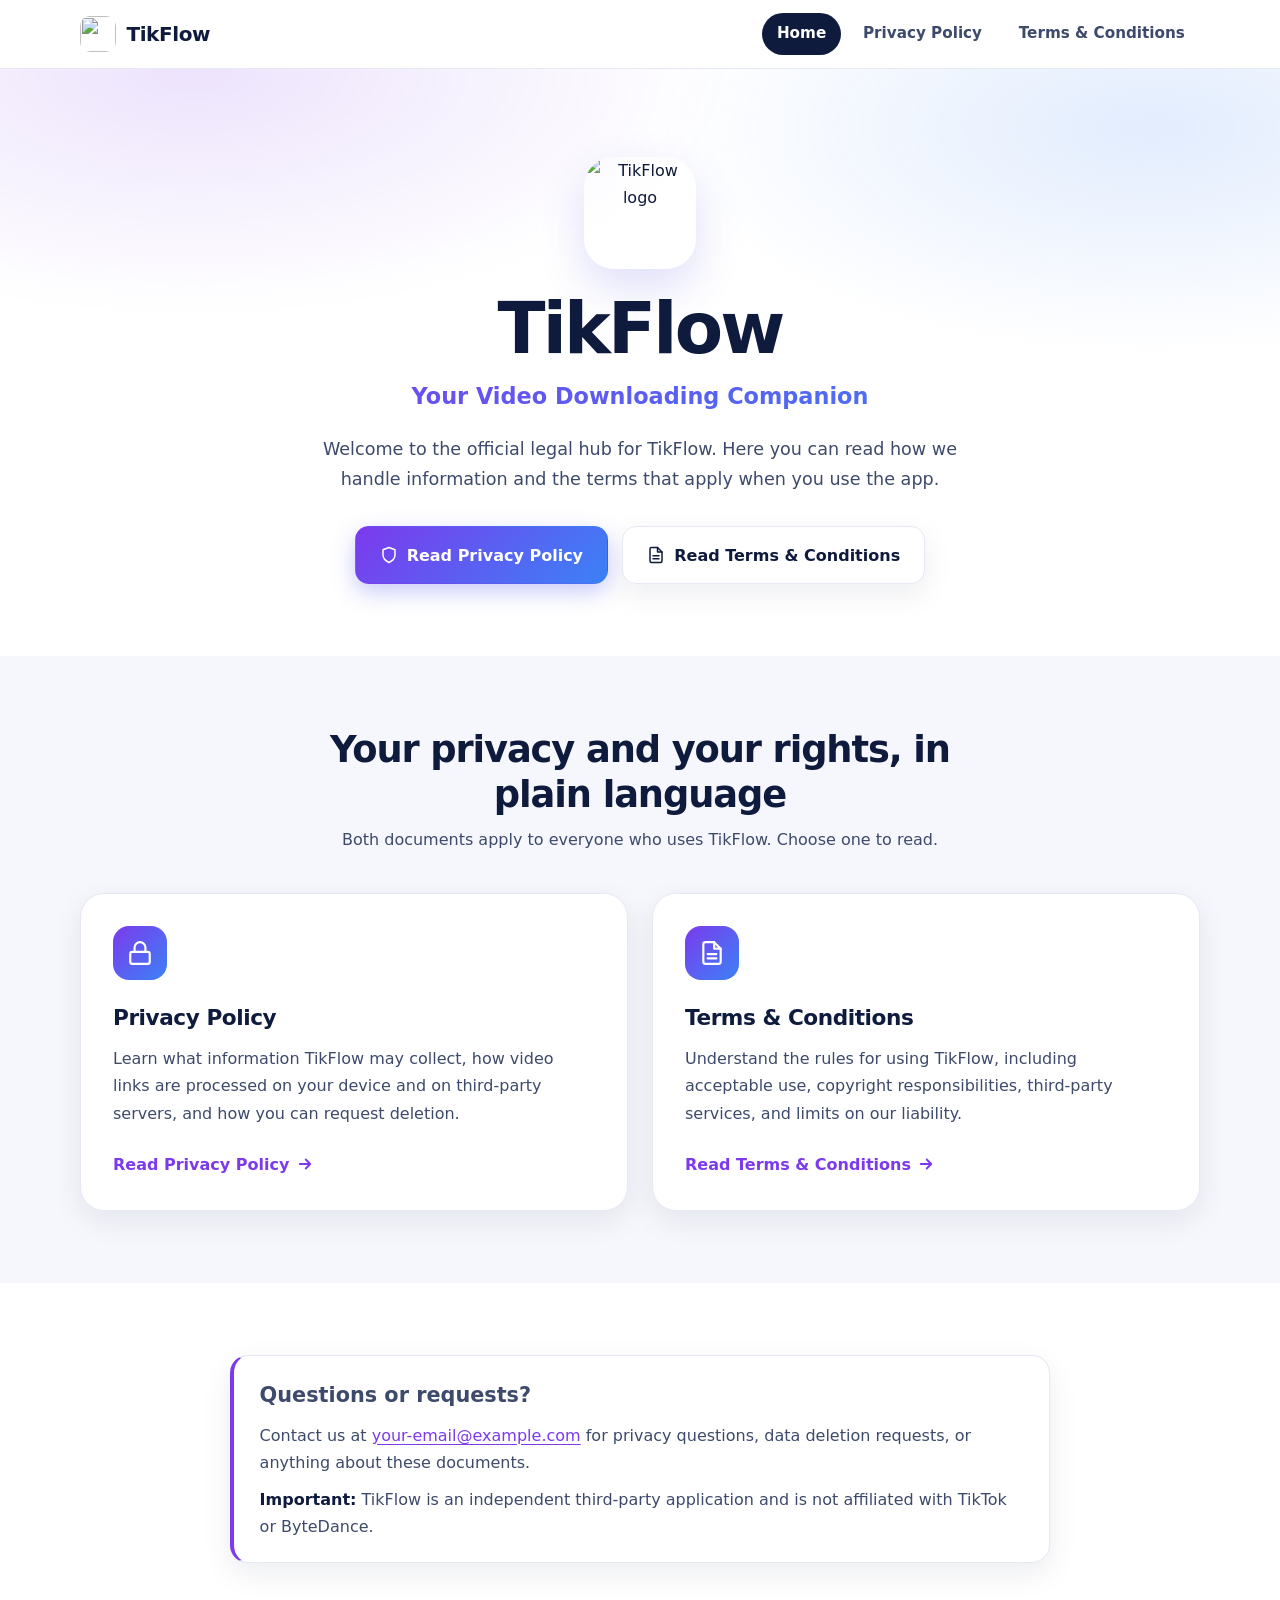
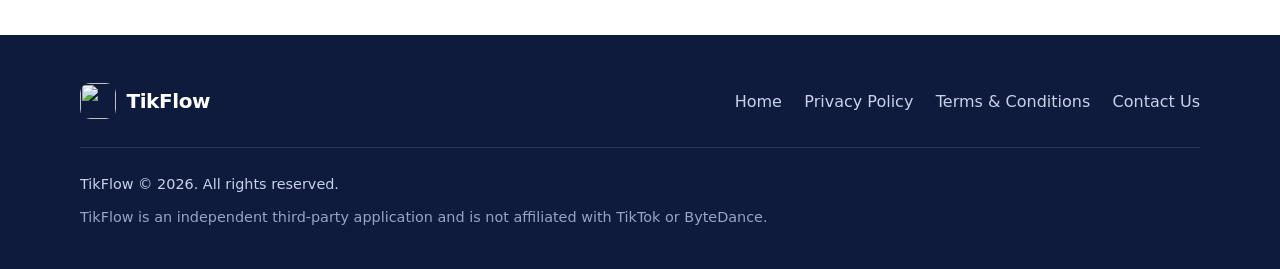
==== index.html @ e3d757f9 "Add files via upload" ====
<!DOCTYPE html>
<html lang="en">
<head>
  <meta charset="utf-8">
  <meta name="viewport" content="width=device-width, initial-scale=1">
  <title>TikFlow – Your Video Downloading Companion</title>
  <meta name="description" content="Official website of TikFlow, your video downloading companion for Android. Read our Privacy Policy and Terms &amp; Conditions.">
  <meta name="theme-color" content="#7c3aed">
  <meta property="og:title" content="TikFlow – Your Video Downloading Companion">
  <meta property="og:description" content="Official website of TikFlow, your video downloading companion for Android. Read our Privacy Policy and Terms &amp; Conditions.">
  <meta property="og:type" content="website">
  <link rel="icon" type="image/svg+xml" href="assets/logo.svg">
  <link rel="stylesheet" href="style.css">
</head>
<body>
<a class="skip-link" href="#main">Skip to main content</a>
<header class="site-header">
  <div class="container nav-wrap">
    <a class="brand" href="index.html" aria-label="TikFlow home">
      <img src="assets/logo.svg" alt="" width="36" height="36">
      <span>TikFlow</span>
    </a>
    <button class="nav-toggle" type="button" aria-label="Open menu" aria-expanded="false" aria-controls="primary-nav">
      <svg class="icon-open" width="22" height="22" viewBox="0 0 24 24" fill="none" stroke="currentColor" stroke-width="2" stroke-linecap="round" aria-hidden="true"><path d="M4 6h16M4 12h16M4 18h16"/></svg>
      <svg class="icon-close" width="22" height="22" viewBox="0 0 24 24" fill="none" stroke="currentColor" stroke-width="2" stroke-linecap="round" aria-hidden="true"><path d="M6 6l12 12M18 6L6 18"/></svg>
    </button>
    <nav id="primary-nav" class="nav" aria-label="Primary">
      <a href="index.html" aria-current="page">Home</a>
      <a href="privacy-policy.html">Privacy Policy</a>
      <a href="terms-and-conditions.html">Terms &amp; Conditions</a>
    </nav>
  </div>
</header>
<main id="main">
  <section class="hero" aria-labelledby="hero-title">
    <div class="container">
      <img class="hero-logo" src="assets/logo.svg" alt="TikFlow logo" width="112" height="112">
      <h1 id="hero-title">TikFlow</h1>
      <p class="tagline">Your Video Downloading Companion</p>
      <p class="lead">Welcome to the official legal hub for TikFlow. Here you can read how we handle information and the terms that apply when you use the app.</p>
      <div class="hero-actions">
        <a class="btn btn-primary" href="privacy-policy.html">
          <svg viewBox="0 0 24 24" fill="none" stroke="currentColor" stroke-width="2" stroke-linecap="round" stroke-linejoin="round" aria-hidden="true"><path d="M12 22s8-4 8-10V5l-8-3-8 3v7c0 6 8 10 8 10z"/></svg>
          Read Privacy Policy
        </a>
        <a class="btn btn-ghost" href="terms-and-conditions.html">
          <svg viewBox="0 0 24 24" fill="none" stroke="currentColor" stroke-width="2" stroke-linecap="round" stroke-linejoin="round" aria-hidden="true"><path d="M14 2H6a2 2 0 0 0-2 2v16a2 2 0 0 0 2 2h12a2 2 0 0 0 2-2V8z"/><path d="M14 2v6h6M8 13h8M8 17h8"/></svg>
          Read Terms &amp; Conditions
        </a>
      </div>
    </div>
  </section>

  <section class="section section-soft" aria-labelledby="docs-title">
    <div class="container">
      <div class="section-head">
        <h2 id="docs-title">Your privacy and your rights, in plain language</h2>
        <p>Both documents apply to everyone who uses TikFlow. Choose one to read.</p>
      </div>
      <div class="cards">
        <a class="card" href="privacy-policy.html">
          <span class="card-icon"><svg viewBox="0 0 24 24" fill="none" stroke="currentColor" stroke-width="2" stroke-linecap="round" stroke-linejoin="round" aria-hidden="true"><rect x="3" y="11" width="18" height="11" rx="2"/><path d="M7 11V7a5 5 0 0 1 10 0v4"/></svg></span>
          <h3>Privacy Policy</h3>
          <p>Learn what information TikFlow may collect, how video links are processed on your device and on third-party servers, and how you can request deletion.</p>
          <span class="card-link">Read Privacy Policy <svg viewBox="0 0 24 24" fill="none" stroke="currentColor" stroke-width="2.5" stroke-linecap="round" stroke-linejoin="round" aria-hidden="true"><path d="M5 12h14M13 6l6 6-6 6"/></svg></span>
        </a>
        <a class="card" href="terms-and-conditions.html">
          <span class="card-icon"><svg viewBox="0 0 24 24" fill="none" stroke="currentColor" stroke-width="2" stroke-linecap="round" stroke-linejoin="round" aria-hidden="true"><path d="M14 2H6a2 2 0 0 0-2 2v16a2 2 0 0 0 2 2h12a2 2 0 0 0 2-2V8z"/><path d="M14 2v6h6M8 13h8M8 17h8"/></svg></span>
          <h3>Terms &amp; Conditions</h3>
          <p>Understand the rules for using TikFlow, including acceptable use, copyright responsibilities, third-party services, and limits on our liability.</p>
          <span class="card-link">Read Terms &amp; Conditions <svg viewBox="0 0 24 24" fill="none" stroke="currentColor" stroke-width="2.5" stroke-linecap="round" stroke-linejoin="round" aria-hidden="true"><path d="M5 12h14M13 6l6 6-6 6"/></svg></span>
        </a>
      </div>
    </div>
  </section>

  <section class="section" aria-labelledby="contact-title">
    <div class="container">
      <div class="notice">
        <h2 id="contact-title" style="margin:0 0 .5rem;font-size:1.3rem">Questions or requests?</h2>
        <p style="margin:0 0 .6rem">Contact us at <a href="mailto:your-email@example.com">your-email@example.com</a> for privacy questions, data deletion requests, or anything about these documents.</p>
        <p style="margin:0"><strong>Important:</strong> TikFlow is an independent third-party application and is not affiliated with TikTok or ByteDance.</p>
      </div>
    </div>
  </section>
</main>
<footer class="site-footer">
  <div class="container">
    <div class="footer-top">
      <a class="brand" href="index.html"><img src="assets/logo.svg" alt="" width="36" height="36"><span>TikFlow</span></a>
      <ul class="footer-links">
        <li><a href="index.html">Home</a></li>
        <li><a href="privacy-policy.html">Privacy Policy</a></li>
        <li><a href="terms-and-conditions.html">Terms &amp; Conditions</a></li>
        <li><a href="mailto:your-email@example.com">Contact Us</a></li>
      </ul>
    </div>
    <div class="footer-bottom">
      <p>TikFlow &copy; 2026. All rights reserved.</p>
      <p class="disclaimer">TikFlow is an independent third-party application and is not affiliated with TikTok or ByteDance.</p>
    </div>
  </div>
</footer>
<button class="to-top" type="button" aria-label="Back to top"><svg viewBox="0 0 24 24" fill="none" stroke="currentColor" stroke-width="2.5" stroke-linecap="round" stroke-linejoin="round" aria-hidden="true"><path d="M12 19V5M5 12l7-7 7 7"/></svg></button>
<script src="script.js"></script>
</body>
</html>
---- style.css ----
:root{
  --navy:#0f1b3d; --navy-soft:#3d4a6b; --muted:#6b7692;
  --purple:#7c3aed; --blue:#3b82f6;
  --grad:linear-gradient(135deg,#7c3aed 0%,#3b82f6 100%);
  --bg:#fff; --bg-soft:#f6f7fc; --line:#e6e9f4;
  --shadow:0 10px 30px rgba(15,27,61,.08); --shadow-lg:0 18px 44px rgba(79,70,229,.18);
  --font:"Inter","Segoe UI",system-ui,-apple-system,Roboto,"Helvetica Neue",Arial,sans-serif;
}
*,*::before,*::after{box-sizing:border-box}
html{scroll-behavior:smooth;-webkit-text-size-adjust:100%}
body{margin:0;font-family:var(--font);color:var(--navy);background:var(--bg);line-height:1.7;font-size:1rem;-webkit-font-smoothing:antialiased}
img,svg{max-width:100%;display:block}
a{color:var(--purple);text-underline-offset:3px}
a:hover{color:#5b21b6}
:focus-visible{outline:3px solid var(--blue);outline-offset:3px;border-radius:6px}
.container{width:min(1120px,100% - 2.5rem);margin-inline:auto}
.skip-link{position:absolute;left:-999px;top:0;background:var(--navy);color:#fff;padding:.7rem 1rem;z-index:100;border-radius:0 0 10px 0}
.skip-link:focus{left:0;color:#fff}

/* Header */
.site-header{position:sticky;top:0;z-index:50;background:rgba(255,255,255,.88);backdrop-filter:saturate(180%) blur(14px);border-bottom:1px solid var(--line)}
.nav-wrap{display:flex;align-items:center;justify-content:space-between;min-height:68px;gap:1rem}
.brand{display:flex;align-items:center;gap:.65rem;text-decoration:none;color:var(--navy);font-weight:800;font-size:1.25rem;letter-spacing:-.02em}
.brand img{width:36px;height:36px;border-radius:10px}
.nav{display:flex;gap:.4rem}
.nav a{text-decoration:none;color:var(--navy-soft);font-weight:600;font-size:.95rem;padding:.5rem .95rem;border-radius:999px;transition:background .2s,color .2s}
.nav a:hover{background:var(--bg-soft);color:var(--navy)}
.nav a[aria-current="page"]{background:var(--navy);color:#fff}
.nav-toggle{display:none;background:#fff;border:1px solid var(--line);border-radius:12px;width:44px;height:44px;align-items:center;justify-content:center;cursor:pointer;color:var(--navy)}
.nav-toggle .icon-close{display:none}
.nav-toggle[aria-expanded="true"] .icon-open{display:none}
.nav-toggle[aria-expanded="true"] .icon-close{display:block}

/* Buttons */
.btn{display:inline-flex;align-items:center;justify-content:center;gap:.55rem;padding:.9rem 1.5rem;border-radius:14px;font-weight:700;font-size:1rem;text-decoration:none;border:1px solid transparent;cursor:pointer;transition:transform .2s,box-shadow .2s,background .2s;font-family:inherit}
.btn svg{width:18px;height:18px}
.btn-primary{background:var(--grad);color:#fff;box-shadow:0 8px 22px rgba(99,102,241,.35)}
.btn-primary:hover{color:#fff;transform:translateY(-2px);box-shadow:0 12px 28px rgba(99,102,241,.45)}
.btn-ghost{background:#fff;color:var(--navy);border-color:var(--line);box-shadow:var(--shadow)}
.btn-ghost:hover{color:var(--navy);transform:translateY(-2px);border-color:#cfd5ea}

/* Home hero */
.hero{position:relative;overflow:hidden;padding:5.5rem 0 4.5rem;text-align:center;background:
  radial-gradient(60% 60% at 15% 0%,rgba(124,58,237,.14),transparent 70%),
  radial-gradient(55% 55% at 90% 10%,rgba(59,130,246,.15),transparent 70%),#fff}
.hero-logo{width:112px;height:112px;margin:0 auto 1.5rem;border-radius:30px;box-shadow:var(--shadow-lg);animation:float 5s ease-in-out infinite}
@keyframes float{50%{transform:translateY(-8px)}}
.hero h1{font-size:clamp(2.6rem,7vw,4.4rem);line-height:1.05;letter-spacing:-.04em;margin:0 0 .6rem;font-weight:800}
.hero .tagline{font-size:clamp(1.1rem,2.4vw,1.4rem);font-weight:600;margin:0 0 1.25rem;background:var(--grad);-webkit-background-clip:text;background-clip:text;color:transparent}
.hero .lead{max-width:640px;margin:0 auto 2rem;color:var(--navy-soft);font-size:1.1rem}
.hero-actions{display:flex;flex-wrap:wrap;gap:.9rem;justify-content:center}

.section{padding:4.5rem 0}
.section-soft{background:var(--bg-soft)}
.section-head{max-width:640px;margin:0 auto 2.5rem;text-align:center}
.section-head h2{font-size:clamp(1.7rem,4vw,2.3rem);letter-spacing:-.03em;margin:0 0 .6rem;line-height:1.2}
.section-head p{margin:0;color:var(--navy-soft)}
.cards{display:grid;grid-template-columns:repeat(2,1fr);gap:1.5rem}
.card{display:flex;flex-direction:column;background:#fff;border:1px solid var(--line);border-radius:24px;padding:2rem;box-shadow:var(--shadow);text-decoration:none;color:var(--navy);transition:transform .25s,box-shadow .25s,border-color .25s}
.card:hover{color:var(--navy);transform:translateY(-6px);box-shadow:var(--shadow-lg);border-color:#d6d0fb}
.card-icon{width:54px;height:54px;border-radius:16px;background:var(--grad);display:grid;place-items:center;color:#fff;margin-bottom:1.25rem}
.card-icon svg{width:26px;height:26px}
.card h3{margin:0 0 .5rem;font-size:1.35rem;letter-spacing:-.02em}
.card p{margin:0 0 1.5rem;color:var(--navy-soft);flex:1}
.card .card-link{font-weight:700;color:var(--purple);display:inline-flex;align-items:center;gap:.4rem}
.card .card-link svg{width:18px;height:18px;transition:transform .2s}
.card:hover .card-link svg{transform:translateX(4px)}
.card .btn{align-self:flex-start}
.notice{max-width:820px;margin:0 auto;background:#fff;border:1px solid var(--line);border-left:4px solid var(--purple);border-radius:18px;padding:1.4rem 1.6rem;box-shadow:var(--shadow);color:var(--navy-soft)}
.notice strong{color:var(--navy)}

/* Legal pages */
.page-hero{padding:3.5rem 0 2.5rem;background:radial-gradient(60% 80% at 0% 0%,rgba(124,58,237,.1),transparent 70%),radial-gradient(50% 80% at 100% 0%,rgba(59,130,246,.1),transparent 70%),#fff;border-bottom:1px solid var(--line)}
.back-link{display:inline-flex;align-items:center;gap:.4rem;font-weight:600;text-decoration:none;font-size:.95rem;margin-bottom:1.25rem}
.back-link svg{width:16px;height:16px}
.page-hero h1{font-size:clamp(2rem,5vw,3rem);letter-spacing:-.035em;line-height:1.1;margin:0 0 .8rem}
.meta{display:inline-flex;align-items:center;gap:.5rem;background:#fff;border:1px solid var(--line);border-radius:999px;padding:.35rem .9rem;font-size:.9rem;color:var(--navy-soft);font-weight:600}
.meta svg{width:16px;height:16px;color:var(--purple)}
.page-hero .intro{max-width:720px;margin:1.2rem 0 0;color:var(--navy-soft);font-size:1.08rem}
.legal-layout{display:grid;grid-template-columns:280px minmax(0,1fr);gap:3rem;padding:3rem 0 4.5rem;align-items:start}
.toc{position:sticky;top:92px;background:var(--bg-soft);border:1px solid var(--line);border-radius:20px;padding:1.25rem;max-height:calc(100vh - 116px);overflow:auto}
.toc h2{font-size:1rem;margin:0 0 .6rem;padding:0 .5rem}
.toc ol{list-style:none;margin:0;padding:0;counter-reset:t}
.toc li{counter-increment:t}
.toc a{display:flex;gap:.6rem;padding:.4rem .5rem;border-radius:10px;text-decoration:none;color:var(--navy-soft);font-size:.92rem;line-height:1.4;transition:background .2s,color .2s}
.toc a::before{content:counter(t) ".";font-weight:700;min-width:1.5rem;color:var(--muted)}
.toc a:hover{background:#fff;color:var(--navy)}
.toc a.active{background:#fff;color:var(--purple);font-weight:700;box-shadow:0 2px 8px rgba(15,27,61,.06)}
.legal{max-width:740px}
.legal section{scroll-margin-top:90px;padding-bottom:2rem;margin-bottom:2rem;border-bottom:1px solid var(--line)}
.legal section:last-child{border-bottom:0}
.legal h2{display:flex;align-items:center;gap:.8rem;font-size:1.5rem;letter-spacing:-.02em;line-height:1.3;margin:0 0 1rem}
.legal h2 .num{flex:none;width:36px;height:36px;border-radius:11px;background:var(--grad);color:#fff;font-size:.95rem;display:grid;place-items:center}
.legal h3{font-size:1.1rem;margin:1.4rem 0 .4rem}
.legal p{margin:0 0 1rem;color:#2b3858}
.legal ul{margin:0 0 1rem;padding-left:1.3rem;color:#2b3858}
.legal li{margin-bottom:.45rem;padding-left:.2rem}
.legal li::marker{color:var(--purple)}
.callout{background:var(--bg-soft);border:1px solid var(--line);border-radius:16px;padding:1rem 1.2rem;margin:0 0 1rem;color:#2b3858}
.callout p{margin:0}
.upper{text-transform:uppercase;font-size:.95rem}

/* Footer */
.site-footer{background:var(--navy);color:#c9d1ea;padding:3rem 0 2rem}
.footer-top{display:flex;flex-wrap:wrap;gap:1.5rem;justify-content:space-between;align-items:center;padding-bottom:1.75rem;border-bottom:1px solid rgba(255,255,255,.12)}
.site-footer .brand{color:#fff}
.footer-links{display:flex;flex-wrap:wrap;gap:.4rem 1.4rem;list-style:none;margin:0;padding:0}
.footer-links a{color:#c9d1ea;text-decoration:none;font-weight:500}
.footer-links a:hover{color:#fff;text-decoration:underline}
.footer-bottom{padding-top:1.5rem;font-size:.9rem}
.footer-bottom p{margin:0 0 .5rem}
.disclaimer{color:#98a3c7}

/* Back to top */
.to-top{position:fixed;right:1.25rem;bottom:1.25rem;width:48px;height:48px;border-radius:50%;border:0;background:var(--grad);color:#fff;display:grid;place-items:center;cursor:pointer;box-shadow:var(--shadow-lg);opacity:0;visibility:hidden;transform:translateY(10px);transition:opacity .25s,transform .25s,visibility .25s;z-index:40}
.to-top.show{opacity:1;visibility:visible;transform:none}
.to-top:hover{transform:translateY(-3px)}
.to-top svg{width:22px;height:22px}

/* Responsive */
@media (max-width:900px){
  .legal-layout{grid-template-columns:1fr;gap:1.5rem;padding-top:2rem}
  .toc{position:static;max-height:none}
}
@media (max-width:760px){
  .nav-toggle{display:inline-flex}
  .nav{position:absolute;top:68px;left:0;right:0;flex-direction:column;background:#fff;border-bottom:1px solid var(--line);box-shadow:var(--shadow);padding:.75rem 1.25rem 1.25rem;display:none}
  .nav.open{display:flex}
  .nav a{padding:.85rem 1rem;border-radius:12px}
  .cards{grid-template-columns:1fr}
  .hero{padding:3.5rem 0 3rem}
  .section{padding:3.25rem 0}
  .hero-actions .btn{width:100%}
  .legal h2{font-size:1.3rem}
}
@media (prefers-reduced-motion:reduce){
  html{scroll-behavior:auto}
  *,*::before,*::after{animation:none!important;transition:none!important}
}
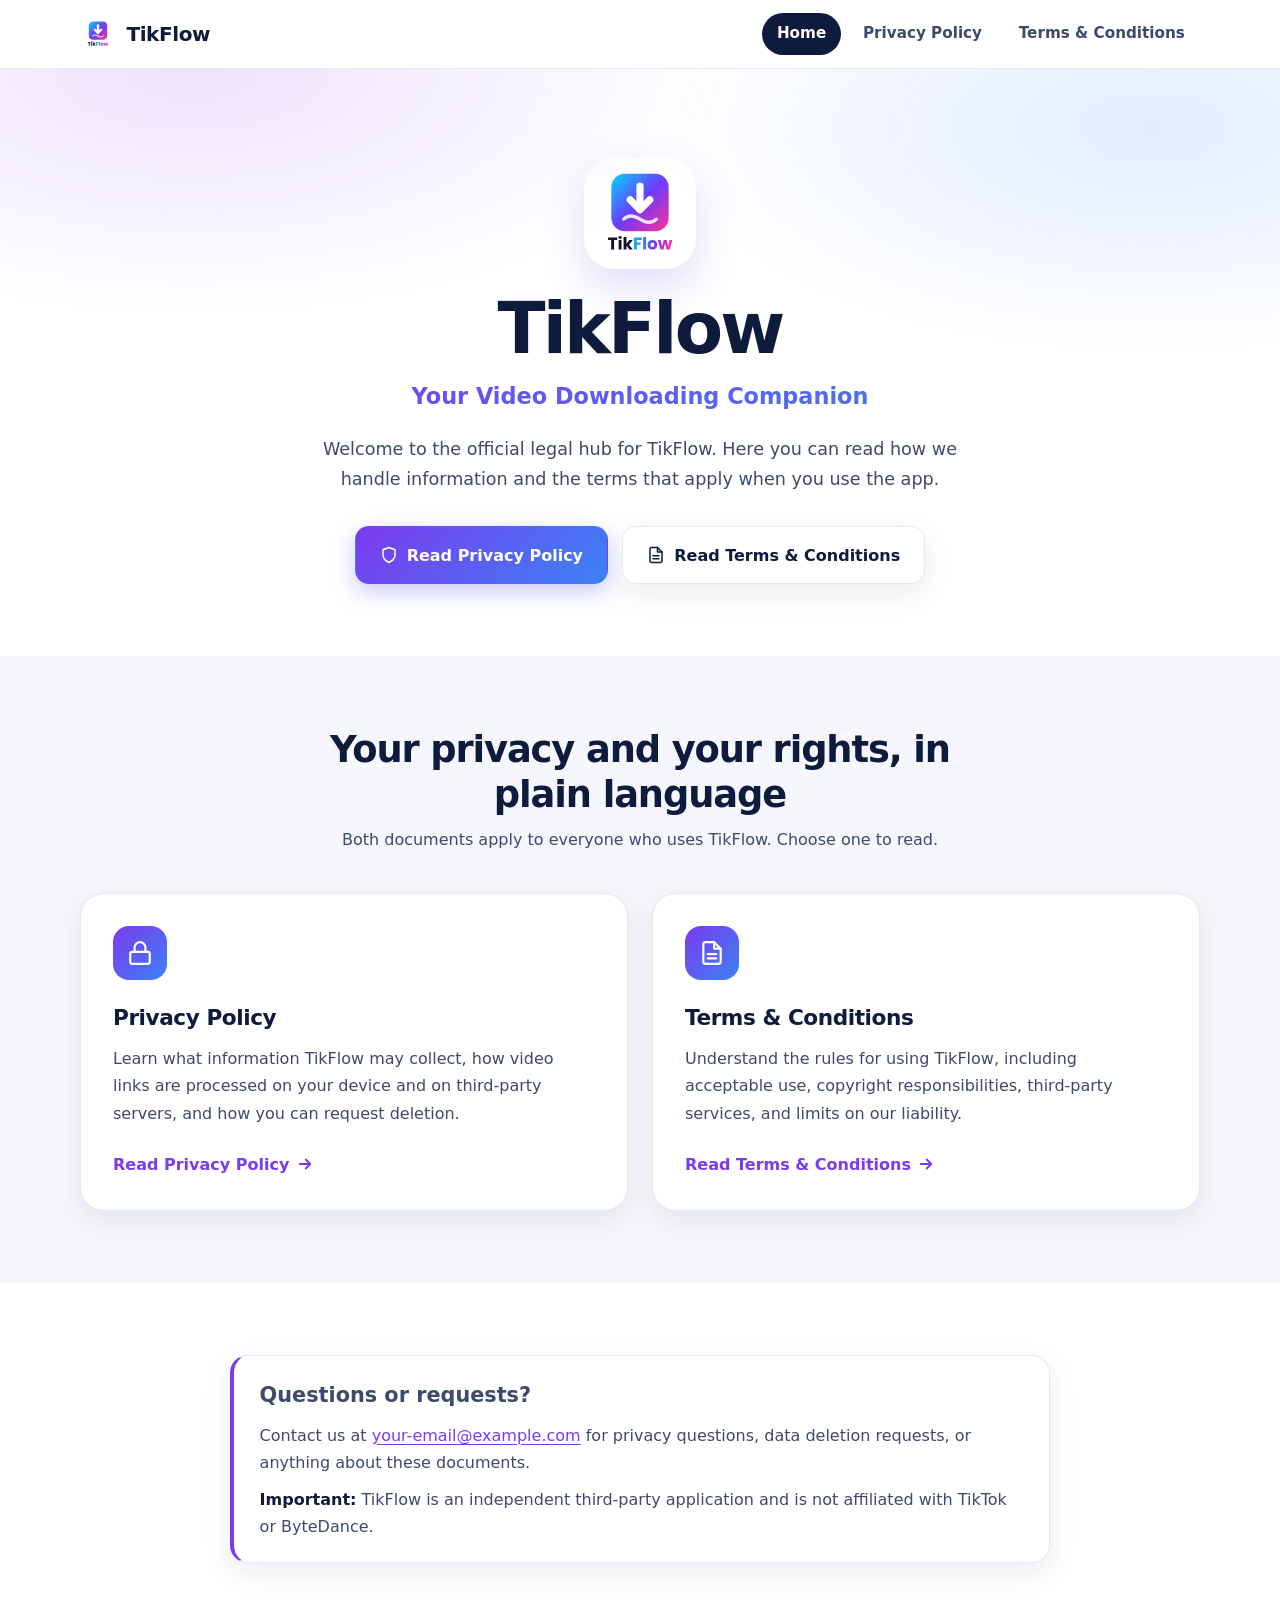
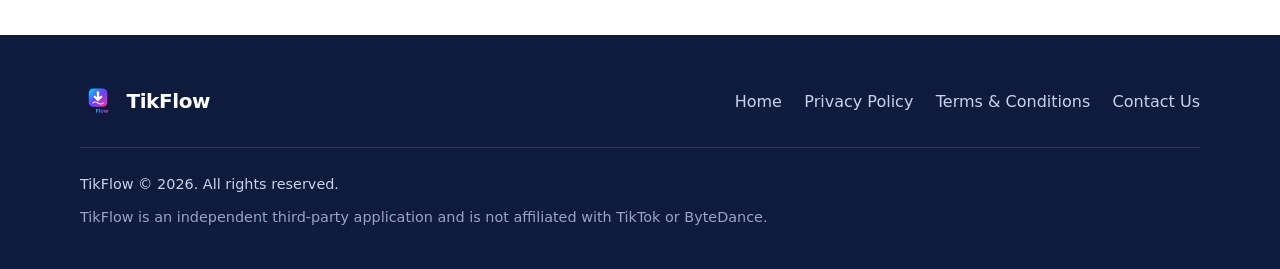
==== commit d678b01a: "Update index.html" ====
--- a/index.html
+++ b/index.html
@@ -78,7 +78,7 @@
     <div class="container">
       <div class="notice">
         <h2 id="contact-title" style="margin:0 0 .5rem;font-size:1.3rem">Questions or requests?</h2>
-        <p style="margin:0 0 .6rem">Contact us at <a href="mailto:your-email@example.com">your-email@example.com</a> for privacy questions, data deletion requests, or anything about these documents.</p>
+        <p style="margin:0 0 .6rem">Contact us at <a href="mailto:rizxtarrr3@gmail.com">your-email@example.com</a> for privacy questions, data deletion requests, or anything about these documents.</p>
         <p style="margin:0"><strong>Important:</strong> TikFlow is an independent third-party application and is not affiliated with TikTok or ByteDance.</p>
       </div>
     </div>
@@ -92,7 +92,7 @@
         <li><a href="index.html">Home</a></li>
         <li><a href="privacy-policy.html">Privacy Policy</a></li>
         <li><a href="terms-and-conditions.html">Terms &amp; Conditions</a></li>
-        <li><a href="mailto:your-email@example.com">Contact Us</a></li>
+        <li><a href="mailto:rizxtarrr3@gmail.com">Contact Us</a></li>
       </ul>
     </div>
     <div class="footer-bottom">
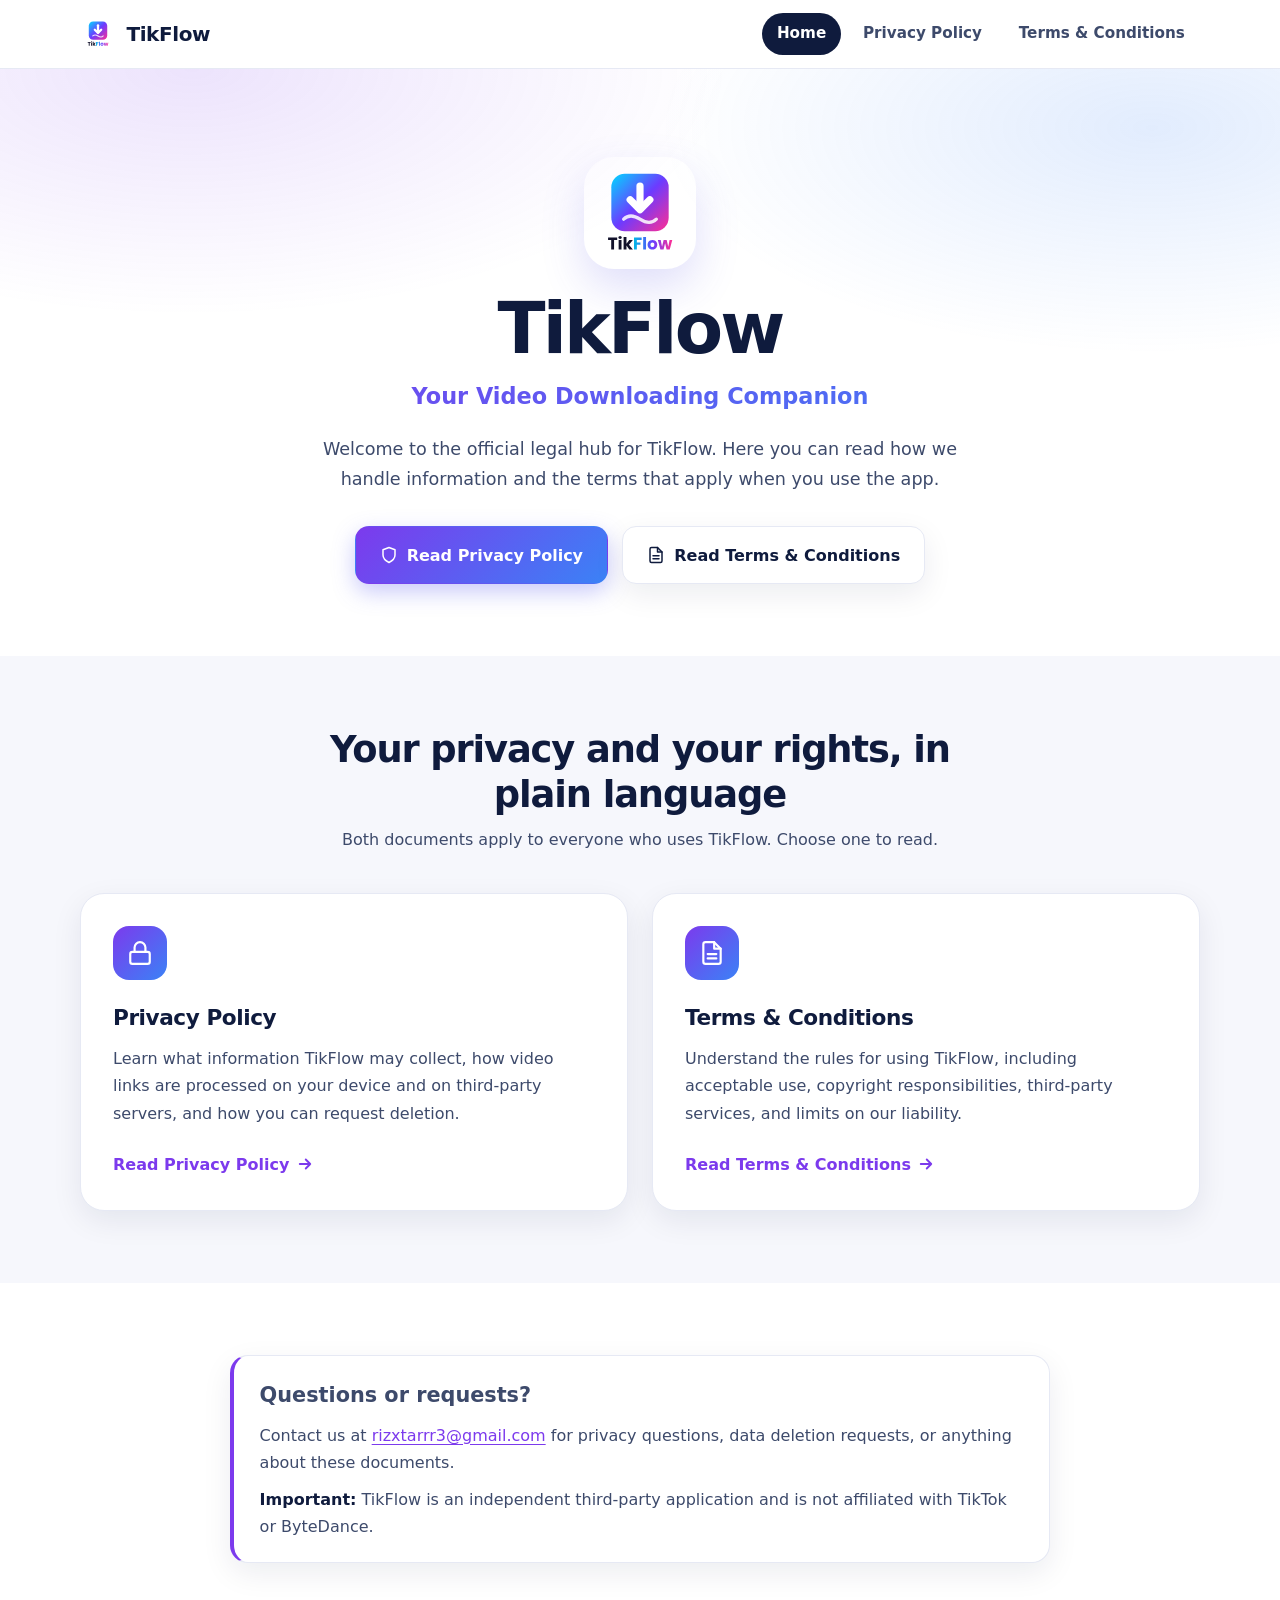
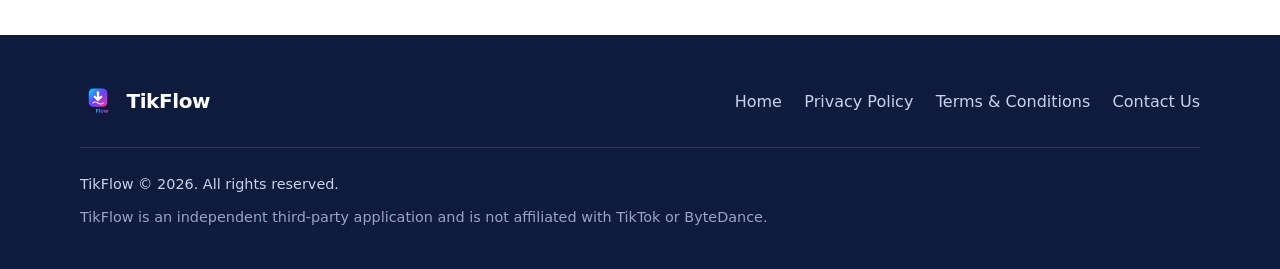
==== commit 2548f485: "Update index.html" ====
--- a/index.html
+++ b/index.html
@@ -78,7 +78,7 @@
     <div class="container">
       <div class="notice">
         <h2 id="contact-title" style="margin:0 0 .5rem;font-size:1.3rem">Questions or requests?</h2>
-        <p style="margin:0 0 .6rem">Contact us at <a href="mailto:rizxtarrr3@gmail.com">your-email@example.com</a> for privacy questions, data deletion requests, or anything about these documents.</p>
+        <p style="margin:0 0 .6rem">Contact us at <a href="mailto:rizxtarrr3@gmail.com">rizxtarrr3@gmail.com</a> for privacy questions, data deletion requests, or anything about these documents.</p>
         <p style="margin:0"><strong>Important:</strong> TikFlow is an independent third-party application and is not affiliated with TikTok or ByteDance.</p>
       </div>
     </div>
